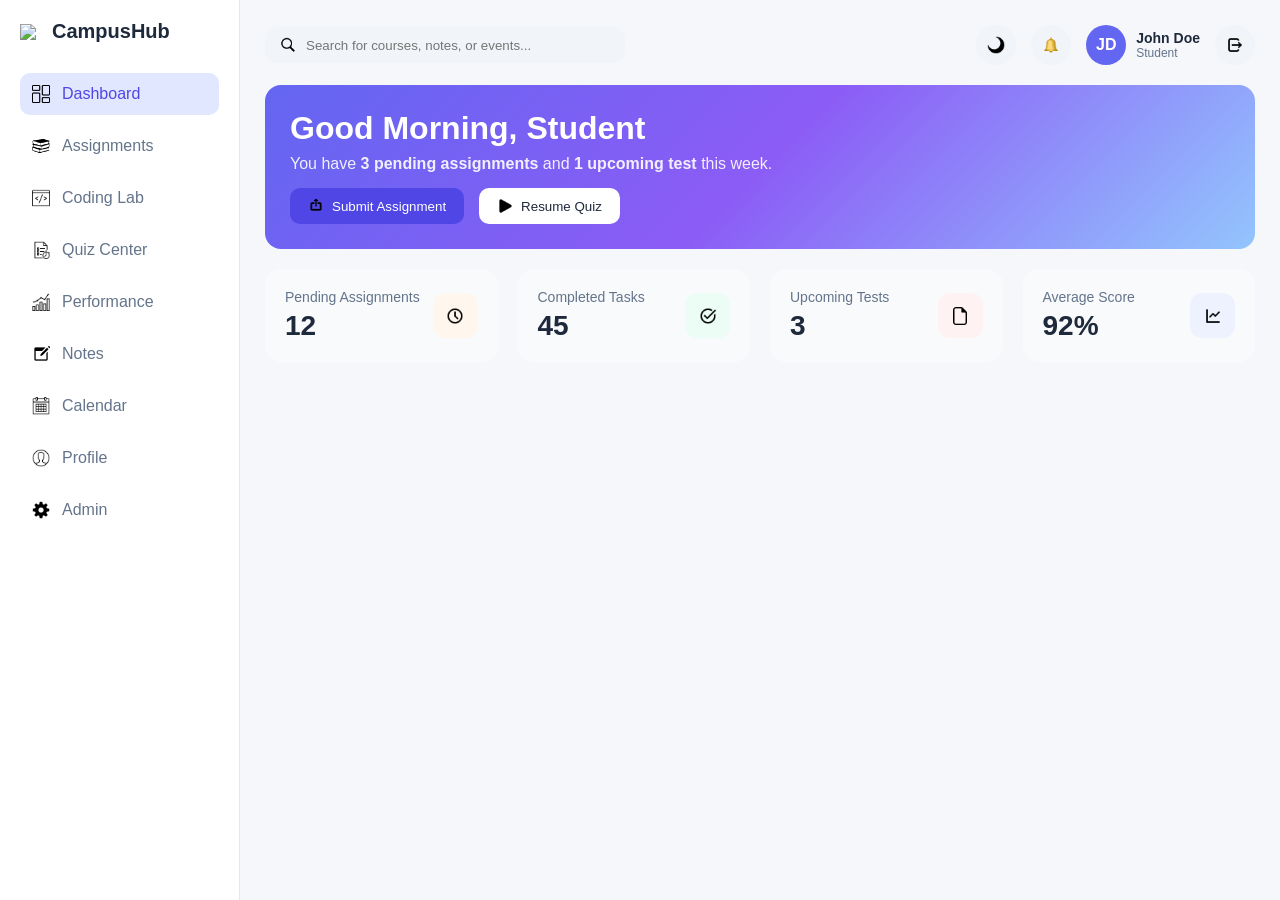
==== INDEX.HTML @ 3633612f "basic ui" ====
<!DOCTYPE html>

<html lang="en">

<head>
    <meta charset="UTF-8">
    <meta name="viewport" content="width=device-width, initial-scale=1.0">
    <title>CampusHub Dashboard</title>

    <link rel="stylesheet" href="style.css">
</head>

<body>

    <!-- Sidebar -->

    <div class="sidebar">


        <div class="logo">
            <img src="icons/logo.png" class="logo-icon">
            <span>CampusHub</span>
        </div>

        <div class="menu">

            <div class="menu-item active">
                <img src="icons/dashboard.png">
                <span>Dashboard</span>
            </div>

            <div class="menu-item">
                <img src="icons/book.png">
                <span>Assignments</span>
            </div>

            <div class="menu-item">
                <img src="icons/code.png">
                <span>Coding Lab</span>
            </div>

            <div class="menu-item">
                <img src="icons/quiz.png">
                <span>Quiz Center</span>
            </div>

            <div class="menu-item">
                <img src="icons/chart.png">
                <span>Performance</span>
            </div>

            <div class="menu-item">
                <img src="icons/notes.png">
                <span>Notes</span>
            </div>

            <div class="menu-item">
                <img src="icons/calendar.png">
                <span>Calendar</span>
            </div>

            <div class="menu-item">
                <img src="icons/user.png">
                <span>Profile</span>
            </div>

            <div class="menu-item">
                <img src="icons/settings.png">
                <span>Admin</span>
            </div>

        </div>


    </div>

    <!-- Main -->

    <div class="main">


        <!-- Navbar -->
        <div class="navbar">

            <div class="search">
                <img src="icons/search.png">
                <input type="text" placeholder="Search for courses, notes, or events...">
            </div>

            <div class="nav-right">

                <div class="icon-btn">
                    <img src="icons/moon.png">
                </div>

                <div class="icon-btn">
                    <img src="icons/bell.png">
                </div>

                <div class="profile">
                    <div class="avatar">JD</div>
                    <div>
                        <h4>John Doe</h4>
                        <p>Student</p>
                    </div>
                </div>

                <div class="icon-btn">
                    <img src="icons/logout.png">
                </div>

            </div>

        </div>

        <!-- Welcome -->
        <div class="welcome">

            <h1>Good Morning, Student</h1>
            <p>You have <b>3 pending assignments</b> and <b>1 upcoming test</b> this week.</p>

            <div class="welcome-buttons">

                <button class="primary">
                    <img src="icons/upload.png">
                    Submit Assignment
                </button>

                <button class="secondary">
                    <img src="icons/play.png">
                    Resume Quiz
                </button>

            </div>

        </div>

        <!-- Cards -->
        <div class="cards">

            <div class="card">
                <div>
                    <p>Pending Assignments</p>
                    <h2>12</h2>
                </div>
                <div class="icon orange">
                    <img src="icons/time.png">
                </div>
            </div>

            <div class="card">
                <div>
                    <p>Completed Tasks</p>
                    <h2>45</h2>
                </div>
                <div class="icon green">
                    <img src="icons/check.png">
                </div>
            </div>

            <div class="card">
                <div>
                    <p>Upcoming Tests</p>
                    <h2>3</h2>
                </div>
                <div class="icon red">
                    <img src="icons/file.png">
                </div>
            </div>

            <div class="card">
                <div>
                    <p>Average Score</p>
                    <h2>92%</h2>
                </div>
                <div class="icon purple">
                    <img src="icons/graph.png">
                </div>
            </div>

        </div>


    </div>

</body>

</html>
---- style.css ----
/* Reset */

* {
    margin: 0;
    padding: 0;
    box-sizing: border-box;
    font-family: Arial, sans-serif;
}

/* Body */
body {
    display: flex;
    background: #f5f7fb;
    color: #1e293b;
}

/* Sidebar */
.sidebar {
    width: 240px;
    height: 100vh;
    background: white;
    padding: 20px;
    border-right: 1px solid #e5e7eb;
}

.logo {
    display: flex;
    align-items: center;
    gap: 8px;
    font-size: 20px;
    font-weight: bold;
    margin-bottom: 30px;
}

.logo-icon {
    width: 24px;
}

/* Menu */
.menu {
    display: flex;
    flex-direction: column;
    gap: 10px;
}

.menu-item {
    display: flex;
    align-items: center;
    gap: 12px;
    padding: 12px;
    border-radius: 10px;
    cursor: pointer;
    color: #64748b;
    transition: 0.2s;
}

.menu-item img {
    width: 18px;
}

.menu-item:hover {
    background: #f1f5f9;
}

.menu-item.active {
    background: #e0e7ff;
    color: #4f46e5;
    font-weight: 500;
}

/* Main */
.main {
    flex: 1;
    padding: 25px;
}

/* Navbar */
.navbar {
    display: flex;
    justify-content: space-between;
    align-items: center;
    margin-bottom: 20px;
}

/* Search */
.search {
    display: flex;
    align-items: center;
    gap: 10px;
    background: #f1f5f9;
    padding: 10px 15px;
    border-radius: 12px;
    width: 360px;
}

.search img {
    width: 16px;
}

.search input {
    border: none;
    outline: none;
    background: transparent;
    width: 100%;
}

/* Right navbar */
.nav-right {
    display: flex;
    align-items: center;
    gap: 15px;
}

.icon-btn {
    width: 40px;
    height: 40px;
    border-radius: 50%;
    background: #f1f5f9;
    display: flex;
    align-items: center;
    justify-content: center;
    cursor: pointer;
}

.icon-btn img {
    width: 18px;
}

/* Profile */
.profile {
    display: flex;
    align-items: center;
    gap: 10px;
}

.avatar {
    width: 40px;
    height: 40px;
    border-radius: 50%;
    background: #6366f1;
    color: white;
    display: flex;
    align-items: center;
    justify-content: center;
    font-weight: bold;
}

.profile h4 {
    font-size: 14px;
}

.profile p {
    font-size: 12px;
    color: #64748b;
}

/* Welcome */
.welcome {
    background: linear-gradient(135deg, #6366f1, #8b5cf6, #93c5fd);
    padding: 25px;
    border-radius: 16px;
    color: white;
    margin-bottom: 20px;
}

.welcome h1 {
    margin-bottom: 8px;
}

.welcome p {
    opacity: 0.9;
}

/* Buttons */
.welcome-buttons {
    margin-top: 15px;
    display: flex;
    gap: 15px;
}

button {
    display: flex;
    align-items: center;
    gap: 8px;
    padding: 10px 18px;
    border-radius: 10px;
    border: none;
    cursor: pointer;
}

button img {
    width: 16px;
}

.primary {
    background: #4f46e5;
    color: white;
}

.secondary {
    background: white;
    color: #1e293b;
}

/* Cards */
.cards {
    display: grid;
    grid-template-columns: repeat(4, 1fr);
    gap: 20px;
}

/* Card */
.card {
    background: #f8fafc;
    padding: 20px;
    border-radius: 16px;
    display: flex;
    justify-content: space-between;
    align-items: center;
}

.card p {
    font-size: 14px;
    color: #64748b;
}

.card h2 {
    font-size: 28px;
    margin-top: 5px;
}

/* Icon Box */
.icon {
    width: 45px;
    height: 45px;
    border-radius: 12px;
    display: flex;
    align-items: center;
    justify-content: center;
}

.icon img {
    width: 18px;
}

/* Colors */
.orange {
    background: #fff7ed;
}

.green {
    background: #ecfdf5;
}

.red {
    background: #fef2f2;
}

.purple {
    background: #eef2ff;
}
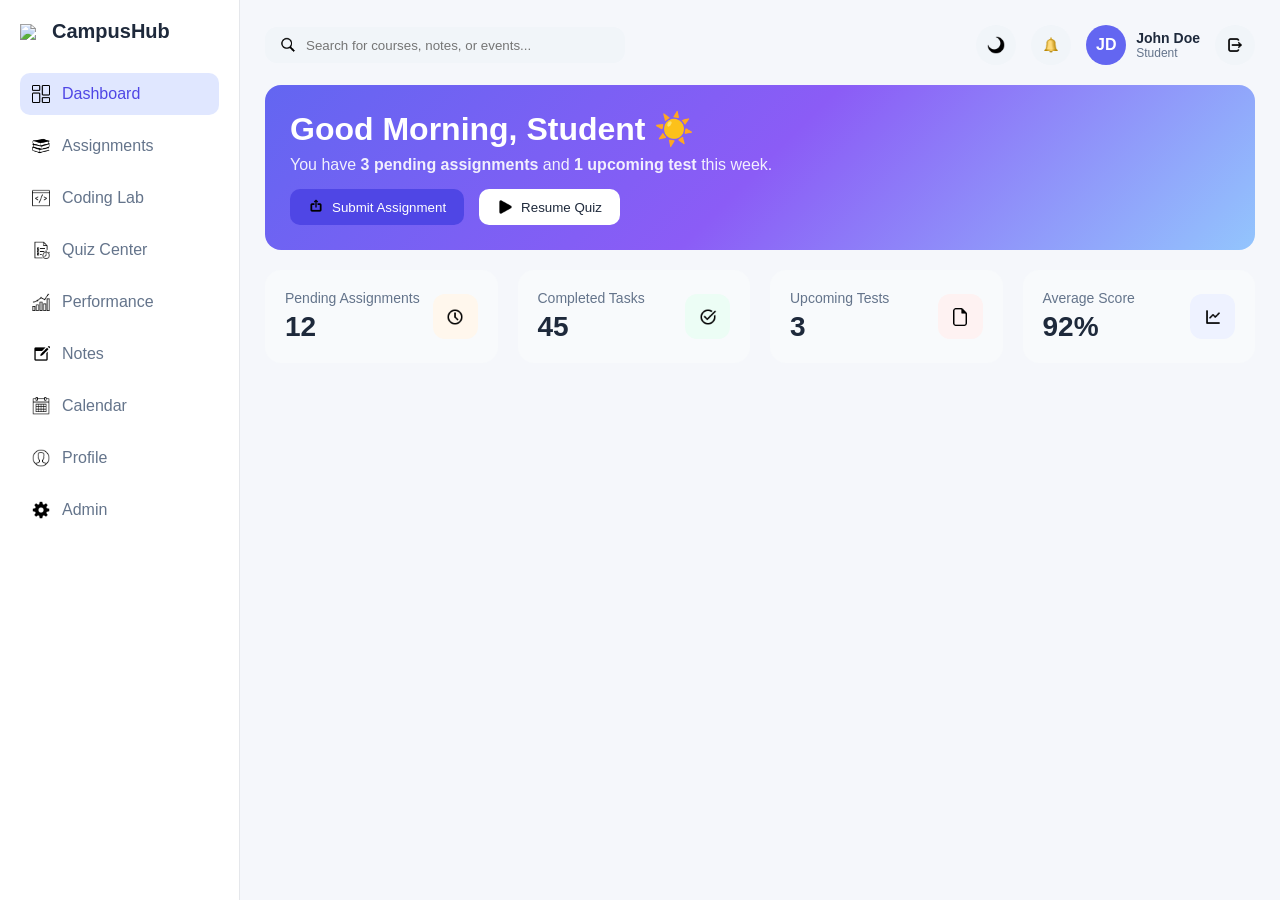
==== commit 4bd72d0b: "attach js with html" ====
--- a/INDEX.HTML
+++ b/INDEX.HTML
@@ -182,6 +182,7 @@
 
 
     </div>
+    <script src="script.js"></script>
 
 </body>
 
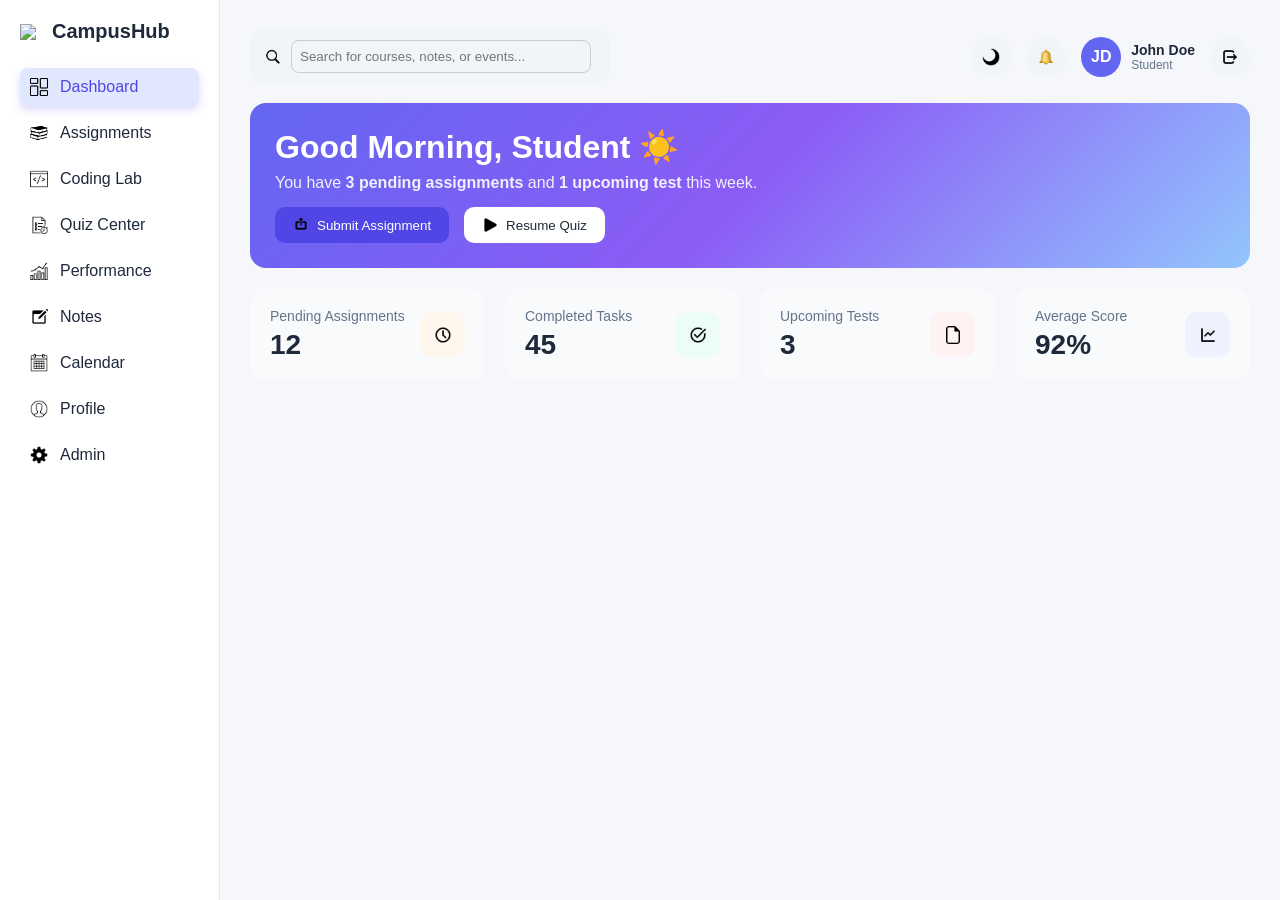
==== commit c94aa747: "updated pages" ====
--- a/INDEX.HTML
+++ b/INDEX.HTML
@@ -6,16 +6,14 @@
     <meta charset="UTF-8">
     <meta name="viewport" content="width=device-width, initial-scale=1.0">
     <title>CampusHub Dashboard</title>
-
     <link rel="stylesheet" href="style.css">
 </head>
 
 <body>
 
+
     <!-- Sidebar -->
-
     <div class="sidebar">
-
 
         <div class="logo">
             <img src="icons/logo.png" class="logo-icon">
@@ -24,60 +22,57 @@
 
         <div class="menu">
 
-            <div class="menu-item active">
+            <a href="index.html" class="menu-item active">
                 <img src="icons/dashboard.png">
                 <span>Dashboard</span>
-            </div>
+            </a>
 
-            <div class="menu-item">
+            <a href="assignment.html" class="menu-item">
                 <img src="icons/book.png">
                 <span>Assignments</span>
-            </div>
+            </a>
 
-            <div class="menu-item">
+            <a href="coding.html" class="menu-item">
                 <img src="icons/code.png">
                 <span>Coding Lab</span>
-            </div>
+            </a>
 
-            <div class="menu-item">
+            <a href="#" class="menu-item">
                 <img src="icons/quiz.png">
                 <span>Quiz Center</span>
-            </div>
+            </a>
 
-            <div class="menu-item">
+            <a href="#" class="menu-item">
                 <img src="icons/chart.png">
                 <span>Performance</span>
-            </div>
+            </a>
 
-            <div class="menu-item">
+            <a href="#" class="menu-item">
                 <img src="icons/notes.png">
                 <span>Notes</span>
-            </div>
+            </a>
 
-            <div class="menu-item">
+            <a href="#" class="menu-item">
                 <img src="icons/calendar.png">
                 <span>Calendar</span>
-            </div>
+            </a>
 
-            <div class="menu-item">
+            <a href="#" class="menu-item">
                 <img src="icons/user.png">
                 <span>Profile</span>
-            </div>
+            </a>
 
-            <div class="menu-item">
+            <a href="#" class="menu-item">
                 <img src="icons/settings.png">
                 <span>Admin</span>
-            </div>
+            </a>
 
         </div>
-
 
     </div>
 
     <!-- Main -->
-
     <div class="main">
-
 
         <!-- Navbar -->
         <div class="navbar">
@@ -113,76 +108,78 @@
 
         </div>
 
-        <!-- Welcome -->
-        <div class="welcome">
+        <!-- Content Wrapper -->
+        <div class="content">
 
-            <h1>Good Morning, Student</h1>
-            <p>You have <b>3 pending assignments</b> and <b>1 upcoming test</b> this week.</p>
+            <!-- Welcome -->
+            <div class="welcome">
+                <h1>Good Morning, Student</h1>
+                <p>You have <b>3 pending assignments</b> and <b>1 upcoming test</b> this week.</p>
 
-            <div class="welcome-buttons">
+                <div class="welcome-buttons">
+                    <button type="button" class="primary">
+                        <img src="icons/upload.png">
+                        Submit Assignment
+                    </button>
 
-                <button class="primary">
-                    <img src="icons/upload.png">
-                    Submit Assignment
-                </button>
+                    <button type="button" class="secondary">
+                        <img src="icons/play.png">
+                        Resume Quiz
+                    </button>
+                </div>
+            </div>
 
-                <button class="secondary">
-                    <img src="icons/play.png">
-                    Resume Quiz
-                </button>
+            <!-- Cards -->
+            <div class="cards">
+
+                <div class="card">
+                    <div>
+                        <p>Pending Assignments</p>
+                        <h2>12</h2>
+                    </div>
+                    <div class="icon orange">
+                        <img src="icons/time.png">
+                    </div>
+                </div>
+
+                <div class="card">
+                    <div>
+                        <p>Completed Tasks</p>
+                        <h2>45</h2>
+                    </div>
+                    <div class="icon green">
+                        <img src="icons/check.png">
+                    </div>
+                </div>
+
+                <div class="card">
+                    <div>
+                        <p>Upcoming Tests</p>
+                        <h2>3</h2>
+                    </div>
+                    <div class="icon red">
+                        <img src="icons/file.png">
+                    </div>
+                </div>
+
+                <div class="card">
+                    <div>
+                        <p>Average Score</p>
+                        <h2>92%</h2>
+                    </div>
+                    <div class="icon purple">
+                        <img src="icons/graph.png">
+                    </div>
+                </div>
 
             </div>
 
         </div>
 
-        <!-- Cards -->
-        <div class="cards">
+    </div>
 
-            <div class="card">
-                <div>
-                    <p>Pending Assignments</p>
-                    <h2>12</h2>
-                </div>
-                <div class="icon orange">
-                    <img src="icons/time.png">
-                </div>
-            </div>
+    <script src="script.js"></script>
 
-            <div class="card">
-                <div>
-                    <p>Completed Tasks</p>
-                    <h2>45</h2>
-                </div>
-                <div class="icon green">
-                    <img src="icons/check.png">
-                </div>
-            </div>
-
-            <div class="card">
-                <div>
-                    <p>Upcoming Tests</p>
-                    <h2>3</h2>
-                </div>
-                <div class="icon red">
-                    <img src="icons/file.png">
-                </div>
-            </div>
-
-            <div class="card">
-                <div>
-                    <p>Average Score</p>
-                    <h2>92%</h2>
-                </div>
-                <div class="icon purple">
-                    <img src="icons/graph.png">
-                </div>
-            </div>
-
-        </div>
-
-
-    </div>
-    <script src="script.js"></script>
 
 </body>
 
--- a/style.css
+++ b/style.css
@@ -43,6 +43,14 @@
     gap: 10px;
 }
 
+.menu a {
+    text-decoration: none;
+    color: inherit;
+    display: flex;
+    align-items: center;
+    gap: 12px;
+}
+
 .menu-item {
     display: flex;
     align-items: center;
@@ -258,4 +266,276 @@
 
 .purple {
     background: #eef2ff;
+}
+
+.dark-mode {
+    background: #0f172a;
+    color: white;
+}
+
+.dark-mode .sidebar {
+    background: #1e293b;
+}
+
+.dark-mode .card {
+    background: #1e293b;
+}
+
+.dark-mode .search {
+    background: #1e293b;
+}
+
+.dark-mode .menu-item {
+    color: #cbd5f5;
+}
+
+/* General */
+body {
+    display: flex;
+    margin: 0;
+    font-family: Arial, sans-serif;
+    background: #f5f7fb;
+}
+
+/* Sidebar */
+.sidebar {
+    width: 220px;
+    height: 100vh;
+    background: white;
+    padding: 20px;
+    border-right: 1px solid #e5e7eb;
+}
+
+.logo {
+    font-size: 20px;
+    font-weight: bold;
+    margin-bottom: 25px;
+}
+
+.menu {
+    display: flex;
+    flex-direction: column;
+    gap: 8px;
+}
+
+.menu-item {
+    padding: 10px;
+    border-radius: 8px;
+    cursor: pointer;
+    color: #64748b;
+}
+
+.menu-item.active {
+    background: #e0e7ff;
+    color: #4f46e5;
+}
+
+/* Main */
+.main {
+    flex: 1;
+    padding: 25px;
+}
+
+/* Navbar */
+.navbar {
+    margin-bottom: 20px;
+}
+
+.search input {
+    width: 300px;
+    padding: 8px;
+    border-radius: 8px;
+    border: 1px solid #ccc;
+}
+
+/* ---------------- ASSIGNMENTS ---------------- */
+
+.assignment-grid {
+    display: grid;
+    grid-template-columns: repeat(3, 1fr);
+    gap: 20px;
+}
+
+.assignment-card {
+    background: white;
+    padding: 20px;
+    border-radius: 14px;
+    transition: 0.2s;
+}
+
+.assignment-card {
+    transform: translateY(-3px);
+}
+
+.assignment-card p {
+    color: #64748b;
+    font-size: 14px;
+}
+
+/* FOOTER */
+.assignment-footer,
+.problem-footer {
+    margin-top: 12px;
+    display: flex;
+    justify-content: space-between;
+    align-items: center;
+}
+
+/* STATUS */
+.status {
+    padding: 4px 10px;
+    border-radius: 6px;
+    font-size: 12px;
+}
+
+.pending {
+    background: #fff7ed;
+    color: #ea580c;
+}
+
+.completed {
+    background: #ecfdf5;
+    color: #16a34a;
+}
+
+/* BUTTONS */
+.btn-primary {
+    background: #4f46e5;
+    color: white;
+    border: none;
+    padding: 7px 14px;
+    border-radius: 8px;
+    cursor: pointer;
+}
+
+.btn-primary {
+    background: #4338ca;
+}
+
+.btn-disabled {
+    background: #d1d5db;
+    color: #6b7280;
+    border: none;
+    padding: 7px 14px;
+    border-radius: 8px;
+    cursor: not-allowed;
+}
+
+/* ---------------- CODING LAB ---------------- */
+
+.problem-list {
+    display: flex;
+    flex-direction: column;
+    gap: 15px;
+}
+
+.problem-card {
+    background: white;
+    padding: 20px;
+    border-radius: 14px;
+    transition: 0.2s;
+}
+
+.problem-card {
+    transform: translateY(-3px);
+}
+
+.problem-card p {
+    color: #64748b;
+    font-size: 14px;
+}
+
+/* DIFFICULTY */
+.difficulty {
+    padding: 4px 10px;
+    border-radius: 6px;
+    font-size: 12px;
+}
+
+.easy {
+    background: #ecfdf5;
+    color: #16a34a;
+}
+
+.medium {
+    background: #fef9c3;
+    color: #ca8a04;
+}
+
+.hard {
+    background: #fef2f2;
+    color: #dc2626;
+}
+
+/* ---------------- CARD IMPROVEMENTS ---------------- */
+
+.assignment-card,
+.problem-card {
+    box-shadow: 0 4px 12px rgba(0, 0, 0, 0.05);
+    transition: all 0.25s ease;
+}
+
+.assignment-card:hover,
+.problem-card:hover {
+    transform: translateY(-5px);
+    box-shadow: 0 10px 25px rgba(0, 0, 0, 0.08);
+}
+
+/* ---------------- BUTTON IMPROVEMENTS ---------------- */
+
+.btn-primary {
+    transition: all 0.2s ease;
+}
+
+.btn-primary:hover {
+    transform: scale(1.05);
+    background: #4338ca;
+}
+
+/* ---------------- SIDEBAR IMPROVEMENTS ---------------- */
+
+.menu-item {
+    transition: all 0.2s ease;
+}
+
+.menu-item:hover {
+    padding-left: 16px;
+}
+
+.menu-item.active {
+    box-shadow: 0 4px 10px rgba(79, 70, 229, 0.2);
+}
+
+/* ---------------- TAGS IMPROVEMENTS ---------------- */
+
+.status,
+.difficulty {
+    font-weight: 500;
+}
+
+/* ---------------- PAGE SPACING ---------------- */
+
+.main {
+    padding: 30px;
+}
+
+.page-title {
+    margin-bottom: 25px;
+}
+
+/* ---------------- SEARCH IMPROVEMENT ---------------- */
+
+.search input {
+    transition: 0.2s;
+}
+
+.search input:focus {
+    border: 1px solid #4f46e5;
+    background: white;
+}
+
+/* ---------------- SMOOTH UI ---------------- */
+
+body {
+    transition: background 0.3s ease;
 }
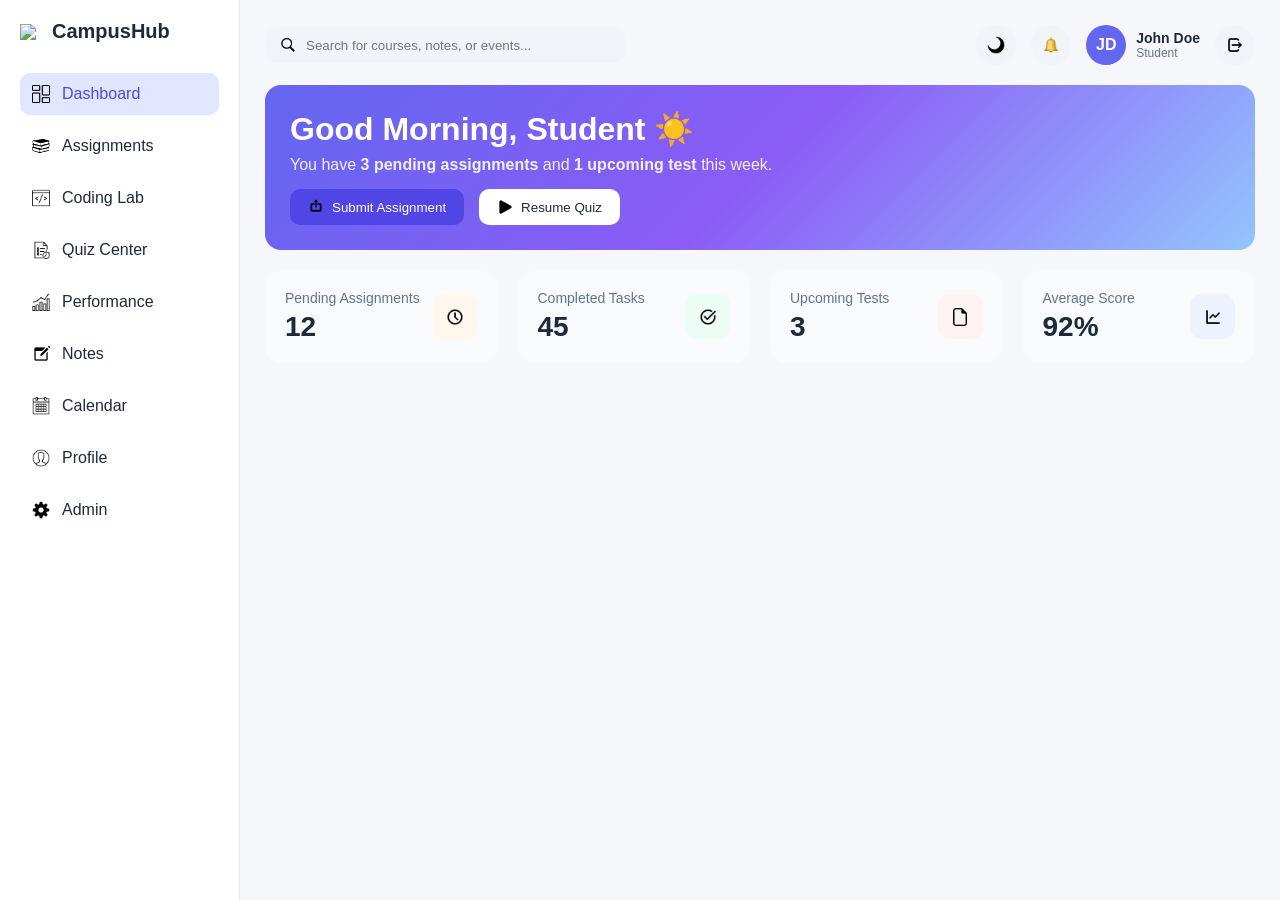
==== commit 43a56f80: "minor changes and charts added" ====
--- a/INDEX.HTML
+++ b/INDEX.HTML
@@ -174,10 +174,8 @@
 
             </div>
 
-        </div>
 
     </div>
-
     <script src="script.js"></script>
 
 
--- a/style.css
+++ b/style.css
@@ -267,7 +267,6 @@
 .purple {
     background: #eef2ff;
 }
-
 .dark-mode {
     background: #0f172a;
     color: white;
@@ -287,255 +286,4 @@
 
 .dark-mode .menu-item {
     color: #cbd5f5;
-}
-
-/* General */
-body {
-    display: flex;
-    margin: 0;
-    font-family: Arial, sans-serif;
-    background: #f5f7fb;
-}
-
-/* Sidebar */
-.sidebar {
-    width: 220px;
-    height: 100vh;
-    background: white;
-    padding: 20px;
-    border-right: 1px solid #e5e7eb;
-}
-
-.logo {
-    font-size: 20px;
-    font-weight: bold;
-    margin-bottom: 25px;
-}
-
-.menu {
-    display: flex;
-    flex-direction: column;
-    gap: 8px;
-}
-
-.menu-item {
-    padding: 10px;
-    border-radius: 8px;
-    cursor: pointer;
-    color: #64748b;
-}
-
-.menu-item.active {
-    background: #e0e7ff;
-    color: #4f46e5;
-}
-
-/* Main */
-.main {
-    flex: 1;
-    padding: 25px;
-}
-
-/* Navbar */
-.navbar {
-    margin-bottom: 20px;
-}
-
-.search input {
-    width: 300px;
-    padding: 8px;
-    border-radius: 8px;
-    border: 1px solid #ccc;
-}
-
-/* ---------------- ASSIGNMENTS ---------------- */
-
-.assignment-grid {
-    display: grid;
-    grid-template-columns: repeat(3, 1fr);
-    gap: 20px;
-}
-
-.assignment-card {
-    background: white;
-    padding: 20px;
-    border-radius: 14px;
-    transition: 0.2s;
-}
-
-.assignment-card {
-    transform: translateY(-3px);
-}
-
-.assignment-card p {
-    color: #64748b;
-    font-size: 14px;
-}
-
-/* FOOTER */
-.assignment-footer,
-.problem-footer {
-    margin-top: 12px;
-    display: flex;
-    justify-content: space-between;
-    align-items: center;
-}
-
-/* STATUS */
-.status {
-    padding: 4px 10px;
-    border-radius: 6px;
-    font-size: 12px;
-}
-
-.pending {
-    background: #fff7ed;
-    color: #ea580c;
-}
-
-.completed {
-    background: #ecfdf5;
-    color: #16a34a;
-}
-
-/* BUTTONS */
-.btn-primary {
-    background: #4f46e5;
-    color: white;
-    border: none;
-    padding: 7px 14px;
-    border-radius: 8px;
-    cursor: pointer;
-}
-
-.btn-primary {
-    background: #4338ca;
-}
-
-.btn-disabled {
-    background: #d1d5db;
-    color: #6b7280;
-    border: none;
-    padding: 7px 14px;
-    border-radius: 8px;
-    cursor: not-allowed;
-}
-
-/* ---------------- CODING LAB ---------------- */
-
-.problem-list {
-    display: flex;
-    flex-direction: column;
-    gap: 15px;
-}
-
-.problem-card {
-    background: white;
-    padding: 20px;
-    border-radius: 14px;
-    transition: 0.2s;
-}
-
-.problem-card {
-    transform: translateY(-3px);
-}
-
-.problem-card p {
-    color: #64748b;
-    font-size: 14px;
-}
-
-/* DIFFICULTY */
-.difficulty {
-    padding: 4px 10px;
-    border-radius: 6px;
-    font-size: 12px;
-}
-
-.easy {
-    background: #ecfdf5;
-    color: #16a34a;
-}
-
-.medium {
-    background: #fef9c3;
-    color: #ca8a04;
-}
-
-.hard {
-    background: #fef2f2;
-    color: #dc2626;
-}
-
-/* ---------------- CARD IMPROVEMENTS ---------------- */
-
-.assignment-card,
-.problem-card {
-    box-shadow: 0 4px 12px rgba(0, 0, 0, 0.05);
-    transition: all 0.25s ease;
-}
-
-.assignment-card:hover,
-.problem-card:hover {
-    transform: translateY(-5px);
-    box-shadow: 0 10px 25px rgba(0, 0, 0, 0.08);
-}
-
-/* ---------------- BUTTON IMPROVEMENTS ---------------- */
-
-.btn-primary {
-    transition: all 0.2s ease;
-}
-
-.btn-primary:hover {
-    transform: scale(1.05);
-    background: #4338ca;
-}
-
-/* ---------------- SIDEBAR IMPROVEMENTS ---------------- */
-
-.menu-item {
-    transition: all 0.2s ease;
-}
-
-.menu-item:hover {
-    padding-left: 16px;
-}
-
-.menu-item.active {
-    box-shadow: 0 4px 10px rgba(79, 70, 229, 0.2);
-}
-
-/* ---------------- TAGS IMPROVEMENTS ---------------- */
-
-.status,
-.difficulty {
-    font-weight: 500;
-}
-
-/* ---------------- PAGE SPACING ---------------- */
-
-.main {
-    padding: 30px;
-}
-
-.page-title {
-    margin-bottom: 25px;
-}
-
-/* ---------------- SEARCH IMPROVEMENT ---------------- */
-
-.search input {
-    transition: 0.2s;
-}
-
-.search input:focus {
-    border: 1px solid #4f46e5;
-    background: white;
-}
-
-/* ---------------- SMOOTH UI ---------------- */
-
-body {
-    transition: background 0.3s ease;
 }
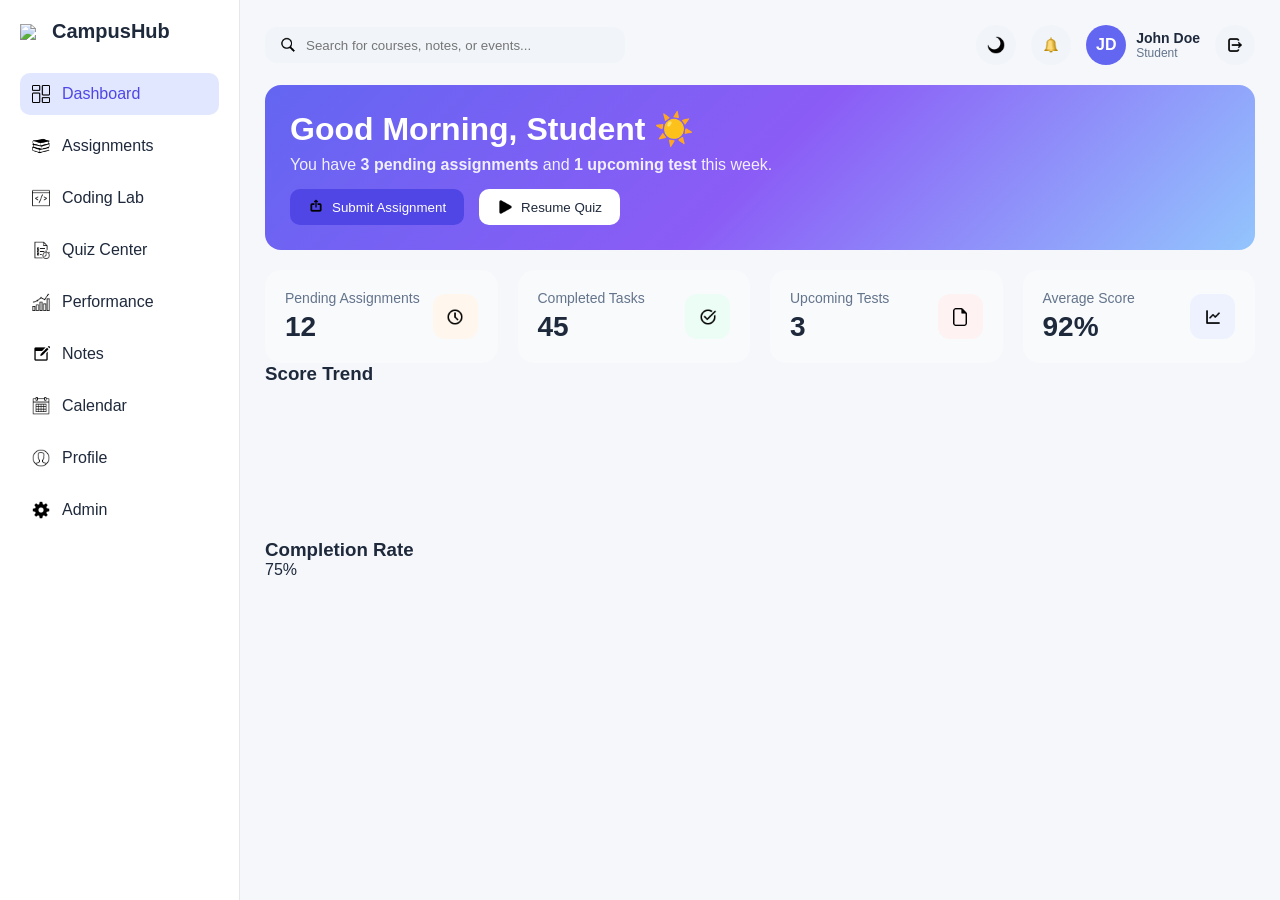
==== commit 7fa6e17a: "changes" ====
--- a/INDEX.HTML
+++ b/INDEX.HTML
@@ -174,9 +174,28 @@
 
             </div>
 
-
-    </div>
-    <script src="script.js"></script>
+            <div class="bottom-section">
+
+                <!-- Score Trend -->
+                <div class="chart-container">
+                    <h3>Score Trend</h3>
+                    <canvas id="scoreChart"></canvas>
+                </div>
+
+                <!-- Completion Rate -->
+                <div class="completion-card">
+                    <h3>Completion Rate</h3>
+                    <div class="circle">
+                        <span id="percent">75%</span>
+                    </div>
+                </div>
+
+            </div>
+
+
+        </div>
+
+        <script src="script.js"></script>
 
 
 </body>
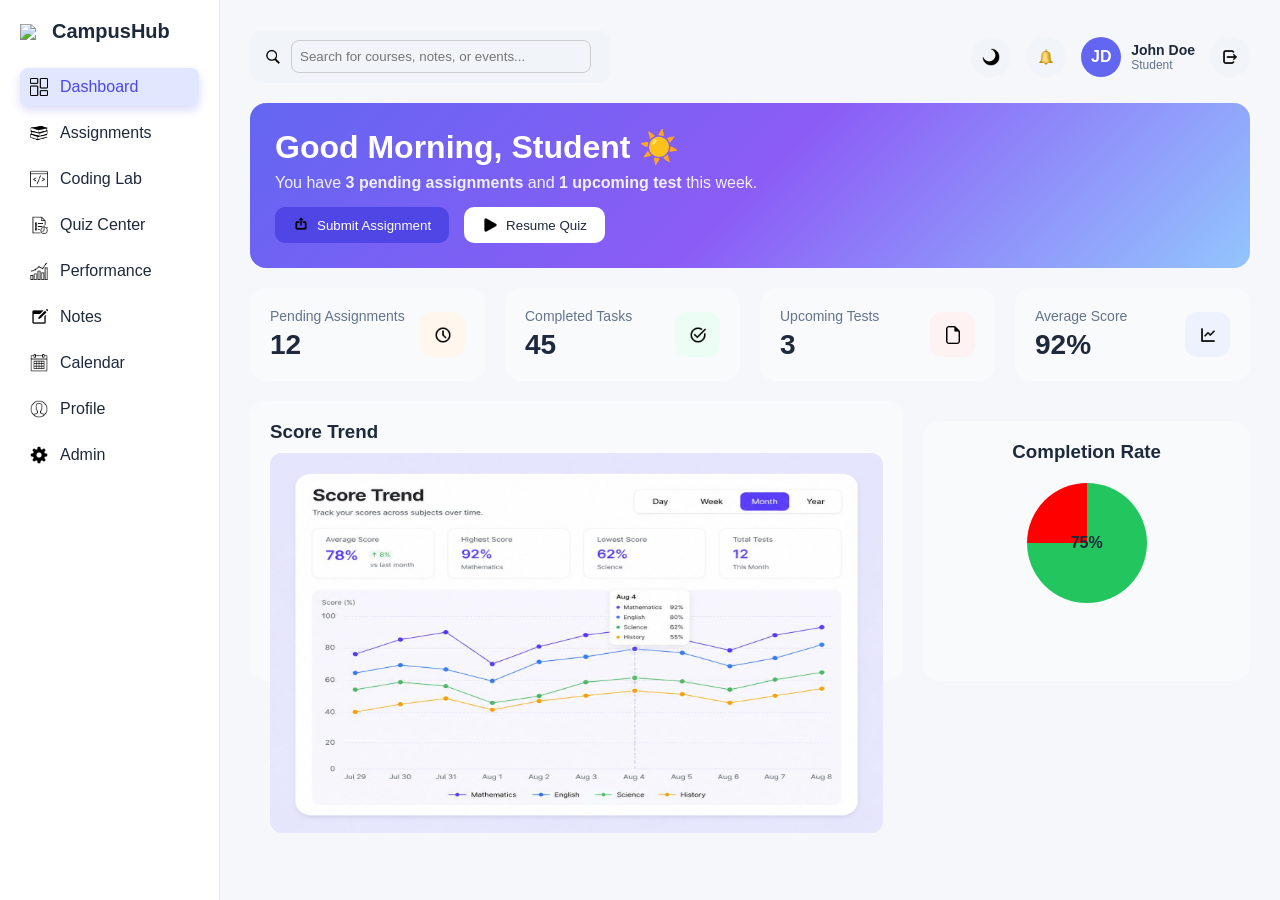
==== commit 361e2f67: "chart image insert" ====
--- a/INDEX.HTML
+++ b/INDEX.HTML
@@ -179,7 +179,7 @@
                 <!-- Score Trend -->
                 <div class="chart-container">
                     <h3>Score Trend</h3>
-                    <canvas id="scoreChart"></canvas>
+                    <img src="icons/score-trend.png" class="chart-img">
                 </div>
 
                 <!-- Completion Rate -->
--- a/style.css
+++ b/style.css
@@ -286,4 +286,585 @@
 
 .dark-mode .menu-item {
     color: #cbd5f5;
+}
+
+/* Reset */
+
+* {
+    margin: 0;
+    padding: 0;
+    box-sizing: border-box;
+    font-family: Arial, sans-serif;
+}
+
+/* Body */
+body {
+    display: flex;
+    background: #f5f7fb;
+    color: #1e293b;
+}
+
+/* Sidebar */
+.sidebar {
+    width: 240px;
+    height: 100vh;
+    background: white;
+    padding: 20px;
+    border-right: 1px solid #e5e7eb;
+}
+
+.logo {
+    display: flex;
+    align-items: center;
+    gap: 8px;
+    font-size: 20px;
+    font-weight: bold;
+    margin-bottom: 30px;
+}
+
+.logo-icon {
+    width: 24px;
+}
+
+/* Menu */
+.menu {
+    display: flex;
+    flex-direction: column;
+    gap: 10px;
+}
+
+.menu a {
+    text-decoration: none;
+    color: inherit;
+    display: flex;
+    align-items: center;
+    gap: 12px;
+}
+
+.menu-item {
+    display: flex;
+    align-items: center;
+    gap: 12px;
+    padding: 12px;
+    border-radius: 10px;
+    cursor: pointer;
+    color: #64748b;
+    transition: 0.2s;
+}
+
+.menu-item img {
+    width: 18px;
+}
+
+.menu-item:hover {
+    background: #f1f5f9;
+}
+
+.menu-item.active {
+    background: #e0e7ff;
+    color: #4f46e5;
+    font-weight: 500;
+}
+
+/* Main */
+.main {
+    flex: 1;
+    padding: 25px;
+}
+
+/* Navbar */
+.navbar {
+    display: flex;
+    justify-content: space-between;
+    align-items: center;
+    margin-bottom: 20px;
+}
+
+/* Search */
+.search {
+    display: flex;
+    align-items: center;
+    gap: 10px;
+    background: #f1f5f9;
+    padding: 10px 15px;
+    border-radius: 12px;
+    width: 360px;
+}
+
+.search img {
+    width: 16px;
+}
+
+.search input {
+    border: none;
+    outline: none;
+    background: transparent;
+    width: 100%;
+}
+
+/* Right navbar */
+.nav-right {
+    display: flex;
+    align-items: center;
+    gap: 15px;
+}
+
+.icon-btn {
+    width: 40px;
+    height: 40px;
+    border-radius: 50%;
+    background: #f1f5f9;
+    display: flex;
+    align-items: center;
+    justify-content: center;
+    cursor: pointer;
+}
+
+.icon-btn img {
+    width: 18px;
+}
+
+/* Profile */
+.profile {
+    display: flex;
+    align-items: center;
+    gap: 10px;
+}
+
+.avatar {
+    width: 40px;
+    height: 40px;
+    border-radius: 50%;
+    background: #6366f1;
+    color: white;
+    display: flex;
+    align-items: center;
+    justify-content: center;
+    font-weight: bold;
+}
+
+.profile h4 {
+    font-size: 14px;
+}
+
+.profile p {
+    font-size: 12px;
+    color: #64748b;
+}
+
+/* Welcome */
+.welcome {
+    background: linear-gradient(135deg, #6366f1, #8b5cf6, #93c5fd);
+    padding: 25px;
+    border-radius: 16px;
+    color: white;
+    margin-bottom: 20px;
+}
+
+.welcome h1 {
+    margin-bottom: 8px;
+}
+
+.welcome p {
+    opacity: 0.9;
+}
+
+/* Buttons */
+.welcome-buttons {
+    margin-top: 15px;
+    display: flex;
+    gap: 15px;
+}
+
+button {
+    display: flex;
+    align-items: center;
+    gap: 8px;
+    padding: 10px 18px;
+    border-radius: 10px;
+    border: none;
+    cursor: pointer;
+}
+
+button img {
+    width: 16px;
+}
+
+.primary {
+    background: #4f46e5;
+    color: white;
+}
+
+.secondary {
+    background: white;
+    color: #1e293b;
+}
+
+/* Cards */
+.cards {
+    display: grid;
+    grid-template-columns: repeat(4, 1fr);
+    gap: 20px;
+}
+
+/* Card */
+.card {
+    background: #f8fafc;
+    padding: 20px;
+    border-radius: 16px;
+    display: flex;
+    justify-content: space-between;
+    align-items: center;
+}
+
+.card p {
+    font-size: 14px;
+    color: #64748b;
+}
+
+.card h2 {
+    font-size: 28px;
+    margin-top: 5px;
+}
+
+/* Icon Box */
+.icon {
+    width: 45px;
+    height: 45px;
+    border-radius: 12px;
+    display: flex;
+    align-items: center;
+    justify-content: center;
+}
+
+.icon img {
+    width: 18px;
+}
+
+/* Colors */
+.orange {
+    background: #fff7ed;
+}
+
+.green {
+    background: #ecfdf5;
+}
+
+.red {
+    background: #fef2f2;
+}
+
+.purple {
+    background: #eef2ff;
+}
+
+.dark-mode {
+    background: #0f172a;
+    color: white;
+}
+
+.dark-mode .sidebar {
+    background: #1e293b;
+}
+
+.dark-mode .card {
+    background: #1e293b;
+}
+
+.dark-mode .search {
+    background: #1e293b;
+}
+
+.dark-mode .menu-item {
+    color: #cbd5f5;
+}
+
+/* General */
+body {
+    display: flex;
+    margin: 0;
+    font-family: Arial, sans-serif;
+    background: #f5f7fb;
+}
+
+/* Sidebar */
+.sidebar {
+    width: 220px;
+    height: 100vh;
+    background: white;
+    padding: 20px;
+    border-right: 1px solid #e5e7eb;
+}
+
+.logo {
+    font-size: 20px;
+    font-weight: bold;
+    margin-bottom: 25px;
+}
+
+.menu {
+    display: flex;
+    flex-direction: column;
+    gap: 8px;
+}
+
+.menu-item {
+    padding: 10px;
+    border-radius: 8px;
+    cursor: pointer;
+    color: #64748b;
+}
+
+.menu-item.active {
+    background: #e0e7ff;
+    color: #4f46e5;
+}
+
+/* Main */
+.main {
+    flex: 1;
+    padding: 25px;
+}
+
+/* Navbar */
+.navbar {
+    margin-bottom: 20px;
+}
+
+.search input {
+    width: 300px;
+    padding: 8px;
+    border-radius: 8px;
+    border: 1px solid #ccc;
+}
+
+/* ---------------- ASSIGNMENTS ---------------- */
+
+.assignment-grid {
+    display: grid;
+    grid-template-columns: repeat(3, 1fr);
+    gap: 20px;
+}
+
+.assignment-card {
+    background: white;
+    padding: 20px;
+    border-radius: 14px;
+    transition: 0.2s;
+}
+
+.assignment-card {
+    transform: translateY(-3px);
+}
+
+.assignment-card p {
+    color: #64748b;
+    font-size: 14px;
+}
+
+/* FOOTER */
+.assignment-footer,
+.problem-footer {
+    margin-top: 12px;
+    display: flex;
+    justify-content: space-between;
+    align-items: center;
+}
+
+/* STATUS */
+.status {
+    padding: 4px 10px;
+    border-radius: 6px;
+    font-size: 12px;
+}
+
+.pending {
+    background: #fff7ed;
+    color: #ea580c;
+}
+
+.completed {
+    background: #ecfdf5;
+    color: #16a34a;
+}
+
+/* BUTTONS */
+.btn-primary {
+    background: #4f46e5;
+    color: white;
+    border: none;
+    padding: 7px 14px;
+    border-radius: 8px;
+    cursor: pointer;
+}
+
+.btn-primary {
+    background: #4338ca;
+}
+
+.btn-disabled {
+    background: #d1d5db;
+    color: #6b7280;
+    border: none;
+    padding: 7px 14px;
+    border-radius: 8px;
+    cursor: not-allowed;
+}
+
+/* ---------------- CODING LAB ---------------- */
+
+.problem-list {
+    display: flex;
+    flex-direction: column;
+    gap: 15px;
+}
+
+.problem-card {
+    background: white;
+    padding: 20px;
+    border-radius: 14px;
+    transition: 0.2s;
+}
+
+.problem-card {
+    transform: translateY(-3px);
+}
+
+.problem-card p {
+    color: #64748b;
+    font-size: 14px;
+}
+
+/* DIFFICULTY */
+.difficulty {
+    padding: 4px 10px;
+    border-radius: 6px;
+    font-size: 12px;
+}
+
+.easy {
+    background: #ecfdf5;
+    color: #16a34a;
+}
+
+.medium {
+    background: #fef9c3;
+    color: #ca8a04;
+}
+
+.hard {
+    background: #fef2f2;
+    color: #dc2626;
+}
+
+/* ---------------- CARD IMPROVEMENTS ---------------- */
+
+.assignment-card,
+.problem-card {
+    box-shadow: 0 4px 12px rgba(0, 0, 0, 0.05);
+    transition: all 0.25s ease;
+}
+
+.assignment-card:hover,
+.problem-card:hover {
+    transform: translateY(-5px);
+    box-shadow: 0 10px 25px rgba(0, 0, 0, 0.08);
+}
+
+/* ---------------- BUTTON IMPROVEMENTS ---------------- */
+
+.btn-primary {
+    transition: all 0.2s ease;
+}
+
+.btn-primary:hover {
+    transform: scale(1.05);
+    background: #4338ca;
+}
+
+/* ---------------- SIDEBAR IMPROVEMENTS ---------------- */
+
+.menu-item {
+    transition: all 0.2s ease;
+}
+
+.menu-item:hover {
+    padding-left: 16px;
+}
+
+.menu-item.active {
+    box-shadow: 0 4px 10px rgba(79, 70, 229, 0.2);
+}
+
+/* ---------------- TAGS IMPROVEMENTS ---------------- */
+
+.status,
+.difficulty {
+    font-weight: 500;
+}
+
+/* ---------------- PAGE SPACING ---------------- */
+
+.main {
+    padding: 30px;
+}
+
+.page-title {
+    margin-bottom: 25px;
+}
+
+/* ---------------- SEARCH IMPROVEMENT ---------------- */
+
+.search input {
+    transition: 0.2s;
+}
+
+.search input:focus {
+    border: 1px solid #4f46e5;
+    background: white;
+}
+
+/* ---------------- SMOOTH UI ---------------- */
+
+body {
+    transition: background 0.3s ease;
+}
+
+.bottom-section {
+    display: grid;
+    grid-template-columns: 2fr 1fr;
+    gap: 20px;
+    margin-top: 20px;
+}
+.completion-card {
+    background: #f8fafc;
+    padding: 20px;
+    border-radius: 16px;
+    margin-top: 20px;
+    text-align: center;
+}
+
+.circle {
+    width: 120px;
+    height: 120px;
+    border-radius: 50%;
+    background: conic-gradient(#22c55e 75%, #f00 0%);
+    display: flex;
+    align-items: center;
+    justify-content: center;
+    margin: 20px auto;
+    font-weight: bold;
+}
+.chart-container {
+    background: #f8fafc;
+    padding: 20px;
+    border-radius: 16px;
+    height: 280px; 
+}
+
+.chart-img {
+    width: 100%;
+    max-height: 380px; 
+    border-radius: 12px;
+    margin-top: 10px;
 }
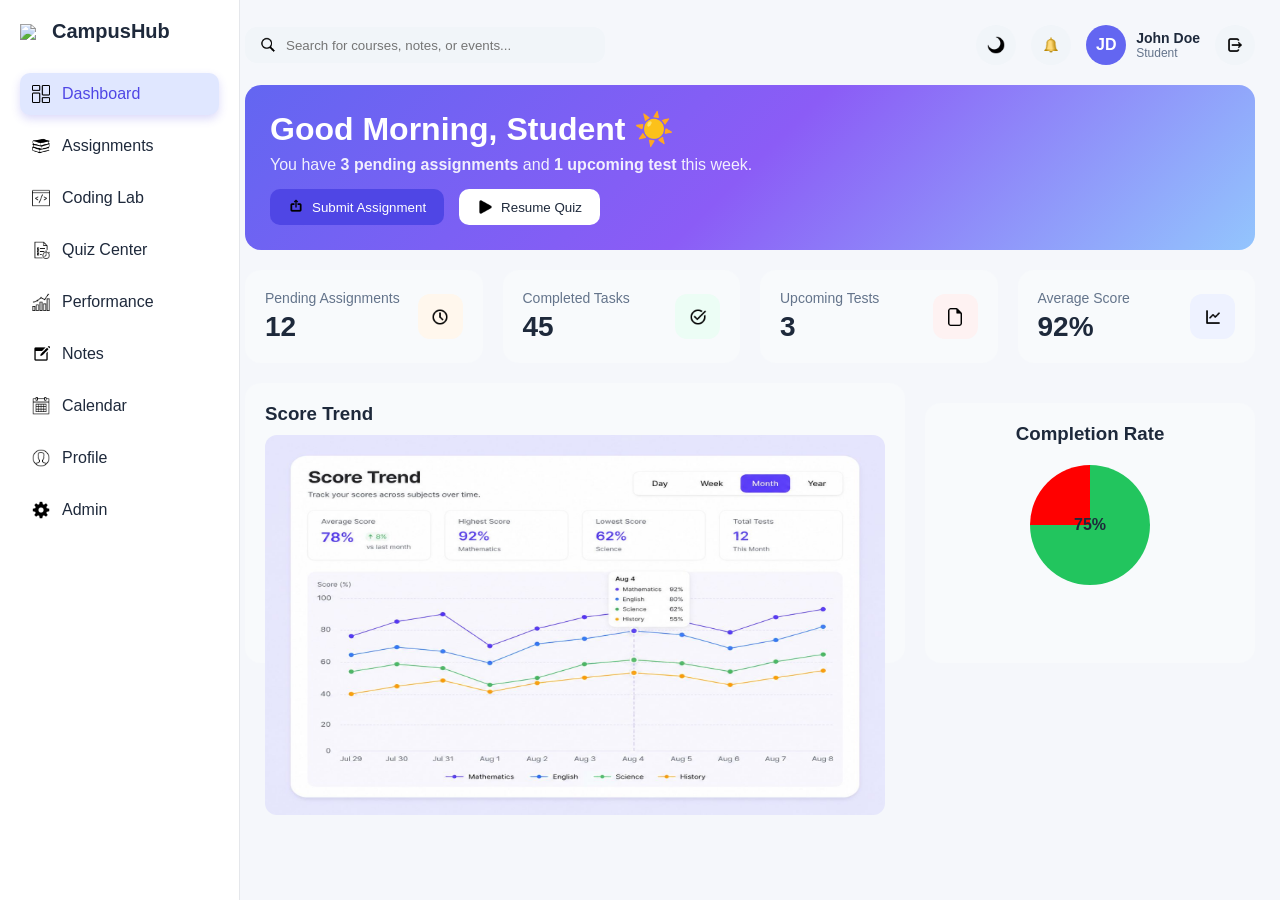
==== commit 13cea998: "updated pages" ====
--- a/INDEX.HTML
+++ b/INDEX.HTML
@@ -20,6 +20,7 @@
             <span>CampusHub</span>
         </div>
 
+
         <div class="menu">
 
             <a href="index.html" class="menu-item active">
@@ -108,7 +109,7 @@
 
         </div>
 
-        <!-- Content Wrapper -->
+        <!-- Content -->
         <div class="content">
 
             <!-- Welcome -->
@@ -117,7 +118,9 @@
                 <p>You have <b>3 pending assignments</b> and <b>1 upcoming test</b> this week.</p>
 
                 <div class="welcome-buttons">
-                    <button type="button" class="primary">
+
+                    <!-- ✅ FIXED BUTTON -->
+                    <button type="button" class="primary" onclick="location.href='assignment.html'">
                         <img src="icons/upload.png">
                         Submit Assignment
                     </button>
@@ -126,6 +129,7 @@
                         <img src="icons/play.png">
                         Resume Quiz
                     </button>
+
                 </div>
             </div>
 
--- a/style.css
+++ b/style.css
@@ -1,3 +1,293 @@
+/* Reset */
+* {
+    margin: 0;
+    padding: 0;
+    box-sizing: border-box;
+    font-family: Arial, sans-serif;
+}
+
+/* Body */
+body {
+    display: flex;
+    background: #f5f7fb;
+    color: #1e293b;
+    transition: background 0.3s ease;
+}
+
+/* Sidebar */
+.sidebar {
+    width: 220px;
+    height: 100vh;
+    background: white;
+    padding: 20px;
+    border-right: 1px solid #e5e7eb;
+    position: fixed;
+    z-index: 10;
+}
+
+.logo {
+    display: flex;
+    align-items: center;
+    gap: 8px;
+    font-size: 20px;
+    font-weight: bold;
+    margin-bottom: 30px;
+}
+
+.logo-icon {
+    width: 24px;
+}
+
+/* Menu */
+.menu {
+    display: flex;
+    flex-direction: column;
+    gap: 8px;
+}
+
+.menu a {
+    text-decoration: none;
+    color: inherit;
+}
+
+.menu-item {
+    display: flex;
+    align-items: center;
+    gap: 12px;
+    padding: 10px 12px;
+    border-radius: 8px;
+    cursor: pointer;
+    color: #64748b;
+    transition: all 0.2s ease;
+}
+
+.menu-item img {
+    width: 18px;
+}
+
+.menu-item:hover {
+    background: #f1f5f9;
+    padding-left: 16px;
+}
+
+.menu-item.active {
+    background: #e0e7ff;
+    color: #4f46e5;
+    font-weight: 500;
+    box-shadow: 0 4px 10px rgba(79, 70, 229, 0.2);
+}
+
+/* Main */
+.main {
+    flex: 1;
+    padding: 30px;
+    margin-left: 220px;
+}
+
+/* Navbar */
+.navbar {
+    display: flex;
+    justify-content: space-between;
+    align-items: center;
+    margin-bottom: 20px;
+}
+
+/* Search */
+.search {
+    display: flex;
+    align-items: center;
+    gap: 10px;
+    background: #f1f5f9;
+    padding: 10px 15px;
+    border-radius: 12px;
+    width: 360px;
+}
+
+.search img {
+    width: 16px;
+}
+
+.search input {
+    border: none;
+    outline: none;
+    background: transparent;
+    width: 100%;
+}
+
+/* Right navbar */
+.nav-right {
+    display: flex;
+    align-items: center;
+    gap: 15px;
+}
+
+.icon-btn {
+    width: 40px;
+    height: 40px;
+    border-radius: 50%;
+    background: #f1f5f9;
+    display: flex;
+    align-items: center;
+    justify-content: center;
+    cursor: pointer;
+}
+
+.icon-btn img {
+    width: 18px;
+}
+
+/* Profile */
+.profile {
+    display: flex;
+    align-items: center;
+    gap: 10px;
+}
+
+.avatar {
+    width: 40px;
+    height: 40px;
+    border-radius: 50%;
+    background: #6366f1;
+    color: white;
+    display: flex;
+    align-items: center;
+    justify-content: center;
+    font-weight: bold;
+}
+
+.profile h4 {
+    font-size: 14px;
+}
+
+.profile p {
+    font-size: 12px;
+    color: #64748b;
+}
+
+/* Welcome */
+.welcome {
+    background: linear-gradient(135deg, #6366f1, #8b5cf6, #93c5fd);
+    padding: 25px;
+    border-radius: 16px;
+    color: white;
+    margin-bottom: 20px;
+}
+
+.welcome h1 {
+    margin-bottom: 8px;
+}
+
+.welcome p {
+    opacity: 0.9;
+}
+
+/* Buttons */
+.welcome-buttons {
+    margin-top: 15px;
+    display: flex;
+    gap: 15px;
+}
+
+button {
+    display: flex;
+    align-items: center;
+    gap: 8px;
+    padding: 10px 18px;
+    border-radius: 10px;
+    border: none;
+    cursor: pointer;
+}
+
+button img {
+    width: 16px;
+}
+
+.primary {
+    background: #4f46e5;
+    color: white;
+}
+
+.secondary {
+    background: white;
+    color: #1e293b;
+}
+
+/* Cards */
+.cards {
+    display: grid;
+    grid-template-columns: repeat(4, 1fr);
+    gap: 20px;
+}
+
+.card {
+    background: #f8fafc;
+    padding: 20px;
+    border-radius: 16px;
+    display: flex;
+    justify-content: space-between;
+    align-items: center;
+}
+
+.card p {
+    font-size: 14px;
+    color: #64748b;
+}
+
+.card h2 {
+    font-size: 28px;
+    margin-top: 5px;
+}
+
+/* Icon Box */
+.icon {
+    width: 45px;
+    height: 45px;
+    border-radius: 12px;
+    display: flex;
+    align-items: center;
+    justify-content: center;
+}
+
+.icon img {
+    width: 18px;
+}
+
+.orange {
+    background: #fff7ed;
+}
+
+.green {
+    background: #ecfdf5;
+}
+
+.red {
+    background: #fef2f2;
+}
+
+.purple {
+    background: #eef2ff;
+}
+.dark-mode {
+    background: #0f172a;
+    color: white;
+}
+
+.dark-mode .sidebar {
+    background: #1e293b;
+}
+
+.dark-mode .card {
+    background: #1e293b;
+}
+
+.dark-mode .search {
+    background: #1e293b;
+}
+
+.dark-mode .menu-item {
+    color: #cbd5f5;
+}
+
 /* Reset */
 
 * {
@@ -267,6 +557,8 @@
 .purple {
     background: #eef2ff;
 }
+
+/* Dark Mode */
 .dark-mode {
     background: #0f172a;
     color: white;
@@ -285,357 +577,25 @@
 }
 
 .dark-mode .menu-item {
-    color: #cbd5f5;
-}
-
-/* Reset */
-
-* {
-    margin: 0;
-    padding: 0;
-    box-sizing: border-box;
-    font-family: Arial, sans-serif;
-}
-
-/* Body */
-body {
-    display: flex;
-    background: #f5f7fb;
-    color: #1e293b;
-}
-
-/* Sidebar */
-.sidebar {
-    width: 240px;
-    height: 100vh;
-    background: white;
-    padding: 20px;
-    border-right: 1px solid #e5e7eb;
-}
-
-.logo {
-    display: flex;
-    align-items: center;
-    gap: 8px;
-    font-size: 20px;
-    font-weight: bold;
-    margin-bottom: 30px;
-}
-
-.logo-icon {
-    width: 24px;
-}
-
-/* Menu */
-.menu {
-    display: flex;
-    flex-direction: column;
-    gap: 10px;
-}
-
-.menu a {
-    text-decoration: none;
-    color: inherit;
-    display: flex;
-    align-items: center;
-    gap: 12px;
-}
-
-.menu-item {
-    display: flex;
-    align-items: center;
-    gap: 12px;
-    padding: 12px;
-    border-radius: 10px;
-    cursor: pointer;
-    color: #64748b;
-    transition: 0.2s;
-}
-
-.menu-item img {
-    width: 18px;
-}
-
-.menu-item:hover {
-    background: #f1f5f9;
-}
-
-.menu-item.active {
-    background: #e0e7ff;
-    color: #4f46e5;
-    font-weight: 500;
-}
-
-/* Main */
-.main {
-    flex: 1;
-    padding: 25px;
-}
-
-/* Navbar */
-.navbar {
-    display: flex;
-    justify-content: space-between;
-    align-items: center;
-    margin-bottom: 20px;
-}
-
-/* Search */
-.search {
-    display: flex;
-    align-items: center;
-    gap: 10px;
-    background: #f1f5f9;
-    padding: 10px 15px;
-    border-radius: 12px;
-    width: 360px;
-}
-
-.search img {
-    width: 16px;
-}
-
-.search input {
-    border: none;
-    outline: none;
-    background: transparent;
-    width: 100%;
-}
-
-/* Right navbar */
-.nav-right {
-    display: flex;
-    align-items: center;
-    gap: 15px;
-}
-
-.icon-btn {
-    width: 40px;
-    height: 40px;
-    border-radius: 50%;
-    background: #f1f5f9;
-    display: flex;
-    align-items: center;
-    justify-content: center;
-    cursor: pointer;
-}
-
-.icon-btn img {
-    width: 18px;
-}
-
-/* Profile */
-.profile {
-    display: flex;
-    align-items: center;
-    gap: 10px;
-}
-
-.avatar {
-    width: 40px;
-    height: 40px;
-    border-radius: 50%;
-    background: #6366f1;
-    color: white;
-    display: flex;
-    align-items: center;
-    justify-content: center;
-    font-weight: bold;
-}
-
-.profile h4 {
-    font-size: 14px;
-}
-
-.profile p {
-    font-size: 12px;
-    color: #64748b;
-}
-
-/* Welcome */
-.welcome {
-    background: linear-gradient(135deg, #6366f1, #8b5cf6, #93c5fd);
-    padding: 25px;
-    border-radius: 16px;
-    color: white;
-    margin-bottom: 20px;
-}
-
-.welcome h1 {
-    margin-bottom: 8px;
-}
-
-.welcome p {
-    opacity: 0.9;
-}
-
-/* Buttons */
-.welcome-buttons {
-    margin-top: 15px;
-    display: flex;
-    gap: 15px;
-}
-
-button {
-    display: flex;
-    align-items: center;
-    gap: 8px;
-    padding: 10px 18px;
-    border-radius: 10px;
-    border: none;
-    cursor: pointer;
-}
-
-button img {
-    width: 16px;
-}
-
-.primary {
-    background: #4f46e5;
-    color: white;
-}
-
-.secondary {
-    background: white;
-    color: #1e293b;
-}
-
-/* Cards */
-.cards {
-    display: grid;
-    grid-template-columns: repeat(4, 1fr);
-    gap: 20px;
-}
-
-/* Card */
-.card {
-    background: #f8fafc;
-    padding: 20px;
-    border-radius: 16px;
-    display: flex;
-    justify-content: space-between;
-    align-items: center;
-}
-
-.card p {
-    font-size: 14px;
-    color: #64748b;
-}
-
-.card h2 {
-    font-size: 28px;
-    margin-top: 5px;
-}
-
-/* Icon Box */
-.icon {
-    width: 45px;
-    height: 45px;
-    border-radius: 12px;
-    display: flex;
-    align-items: center;
-    justify-content: center;
-}
-
-.icon img {
-    width: 18px;
-}
-
-/* Colors */
-.orange {
-    background: #fff7ed;
-}
-
-.green {
-    background: #ecfdf5;
-}
-
-.red {
-    background: #fef2f2;
-}
-
-.purple {
-    background: #eef2ff;
-}
-
-.dark-mode {
-    background: #0f172a;
-    color: white;
-}
-
-.dark-mode .sidebar {
+    color: #cbd5e1;
+}
+
+.dark-mode .assignment-card,
+.dark-mode .problem-card {
     background: #1e293b;
 }
 
-.dark-mode .card {
+.dark-mode .form-card {
     background: #1e293b;
 }
 
-.dark-mode .search {
-    background: #1e293b;
-}
-
-.dark-mode .menu-item {
-    color: #cbd5f5;
-}
-
-/* General */
-body {
-    display: flex;
-    margin: 0;
-    font-family: Arial, sans-serif;
-    background: #f5f7fb;
-}
-
-/* Sidebar */
-.sidebar {
-    width: 220px;
-    height: 100vh;
-    background: white;
-    padding: 20px;
-    border-right: 1px solid #e5e7eb;
-}
-
-.logo {
-    font-size: 20px;
-    font-weight: bold;
+.dark-mode .navbar {
+    color: white;
+}
+
+/* Page title */
+.page-title {
     margin-bottom: 25px;
-}
-
-.menu {
-    display: flex;
-    flex-direction: column;
-    gap: 8px;
-}
-
-.menu-item {
-    padding: 10px;
-    border-radius: 8px;
-    cursor: pointer;
-    color: #64748b;
-}
-
-.menu-item.active {
-    background: #e0e7ff;
-    color: #4f46e5;
-}
-
-/* Main */
-.main {
-    flex: 1;
-    padding: 25px;
-}
-
-/* Navbar */
-.navbar {
-    margin-bottom: 20px;
-}
-
-.search input {
-    width: 300px;
-    padding: 8px;
-    border-radius: 8px;
-    border: 1px solid #ccc;
 }
 
 /* ---------------- ASSIGNMENTS ---------------- */
@@ -650,11 +610,13 @@
     background: white;
     padding: 20px;
     border-radius: 14px;
-    transition: 0.2s;
-}
-
-.assignment-card {
-    transform: translateY(-3px);
+    box-shadow: 0 4px 12px rgba(0, 0, 0, 0.05);
+    transition: all 0.25s ease;
+}
+
+.assignment-card:hover {
+    transform: translateY(-5px);
+    box-shadow: 0 10px 25px rgba(0, 0, 0, 0.08);
 }
 
 .assignment-card p {
@@ -662,7 +624,6 @@
     font-size: 14px;
 }
 
-/* FOOTER */
 .assignment-footer,
 .problem-footer {
     margin-top: 12px;
@@ -671,11 +632,11 @@
     align-items: center;
 }
 
-/* STATUS */
 .status {
     padding: 4px 10px;
     border-radius: 6px;
     font-size: 12px;
+    font-weight: 500;
 }
 
 .pending {
@@ -688,7 +649,6 @@
     color: #16a34a;
 }
 
-/* BUTTONS */
 .btn-primary {
     background: #4f46e5;
     color: white;
@@ -696,10 +656,12 @@
     padding: 7px 14px;
     border-radius: 8px;
     cursor: pointer;
-}
-
-.btn-primary {
+    transition: all 0.2s ease;
+}
+
+.btn-primary:hover {
     background: #4338ca;
+    transform: scale(1.05);
 }
 
 .btn-disabled {
@@ -723,11 +685,13 @@
     background: white;
     padding: 20px;
     border-radius: 14px;
-    transition: 0.2s;
-}
-
-.problem-card {
-    transform: translateY(-3px);
+    box-shadow: 0 4px 12px rgba(0, 0, 0, 0.05);
+    transition: all 0.25s ease;
+}
+
+.problem-card:hover {
+    transform: translateY(-5px);
+    box-shadow: 0 10px 25px rgba(0, 0, 0, 0.08);
 }
 
 .problem-card p {
@@ -735,11 +699,11 @@
     font-size: 14px;
 }
 
-/* DIFFICULTY */
 .difficulty {
     padding: 4px 10px;
     border-radius: 6px;
     font-size: 12px;
+    font-weight: 500;
 }
 
 .easy {
@@ -757,73 +721,42 @@
     color: #dc2626;
 }
 
-/* ---------------- CARD IMPROVEMENTS ---------------- */
-
-.assignment-card,
-.problem-card {
+/* ---------------- FORM ---------------- */
+
+.form-card {
+    background: white;
+    padding: 25px;
+    border-radius: 14px;
+    max-width: 500px;
     box-shadow: 0 4px 12px rgba(0, 0, 0, 0.05);
-    transition: all 0.25s ease;
-}
-
-.assignment-card:hover,
-.problem-card:hover {
-    transform: translateY(-5px);
-    box-shadow: 0 10px 25px rgba(0, 0, 0, 0.08);
-}
-
-/* ---------------- BUTTON IMPROVEMENTS ---------------- */
-
-.btn-primary {
-    transition: all 0.2s ease;
-}
-
-.btn-primary:hover {
-    transform: scale(1.05);
-    background: #4338ca;
-}
-
-/* ---------------- SIDEBAR IMPROVEMENTS ---------------- */
-
-.menu-item {
-    transition: all 0.2s ease;
-}
-
-.menu-item:hover {
-    padding-left: 16px;
-}
-
-.menu-item.active {
-    box-shadow: 0 4px 10px rgba(79, 70, 229, 0.2);
-}
-
-/* ---------------- TAGS IMPROVEMENTS ---------------- */
-
-.status,
-.difficulty {
+}
+
+.form-group {
+    margin-bottom: 15px;
+    display: flex;
+    flex-direction: column;
+}
+
+.form-group label {
+    margin-bottom: 5px;
     font-weight: 500;
 }
 
-/* ---------------- PAGE SPACING ---------------- */
-
-.main {
-    padding: 30px;
-}
-
-.page-title {
-    margin-bottom: 25px;
-}
-
-/* ---------------- SEARCH IMPROVEMENT ---------------- */
-
-.search input {
-    transition: 0.2s;
-}
-
-.search input:focus {
+.form-group input,
+.form-group textarea {
+    padding: 10px;
+    border-radius: 8px;
+    border: 1px solid #e5e7eb;
+    outline: none;
+    transition: border 0.2s;
+}
+
+.form-group input:focus,
+.form-group textarea:focus {
     border: 1px solid #4f46e5;
-    background: white;
-}
-
+}
+
+<<<<<<< Updated upstream
 /* ---------------- SMOOTH UI ---------------- */
 
 body {
@@ -867,4 +800,9 @@
     max-height: 380px; 
     border-radius: 12px;
     margin-top: 10px;
+=======
+.form-group textarea {
+    resize: none;
+    height: 100px;
+>>>>>>> Stashed changes
 }
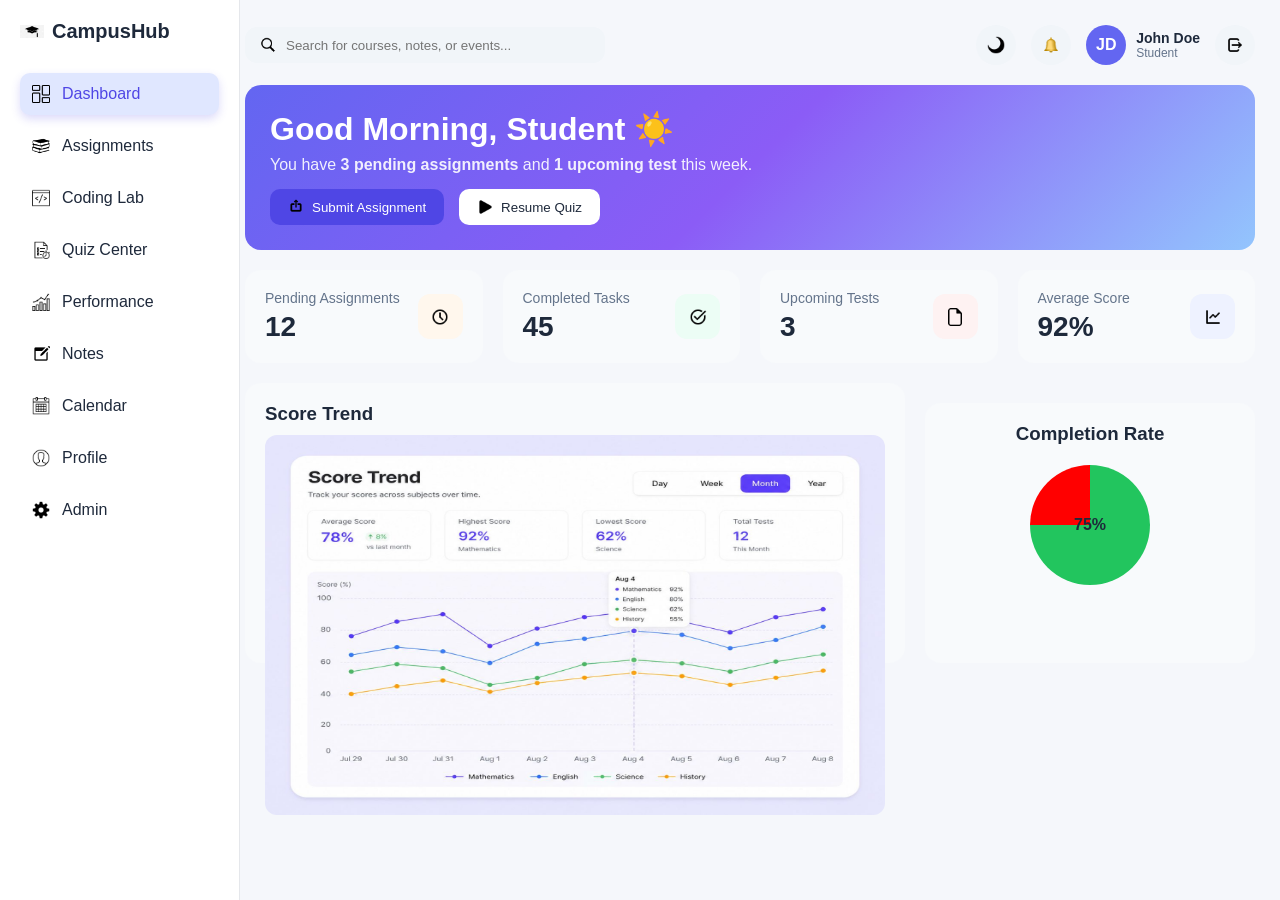
==== commit 27bbbaed: "updated admin portal" ====
--- a/INDEX.HTML
+++ b/INDEX.HTML
@@ -63,7 +63,7 @@
                 <span>Profile</span>
             </a>
 
-            <a href="#" class="menu-item">
+            <a href="admin.html" class="menu-item">
                 <img src="icons/settings.png">
                 <span>Admin</span>
             </a>
--- a/style.css
+++ b/style.css
@@ -65,6 +65,31 @@
     width: 18px;
 }
 
+/* Icon Box behind sidebar icons */
+.icon-box {
+    width: 32px;
+    height: 32px;
+    border-radius: 8px;
+    background: #f1f5f9;
+    display: flex;
+    align-items: center;
+    justify-content: center;
+    flex-shrink: 0;
+    transition: background 0.2s ease;
+}
+
+.menu-item.active .icon-box {
+    background: #c7d2fe;
+}
+
+.menu-item:hover .icon-box {
+    background: #e0e7ff;
+}
+
+.dark-mode .icon-box {
+    background: #334155;
+}
+
 .menu-item:hover {
     background: #f1f5f9;
     padding-left: 16px;
@@ -267,6 +292,7 @@
 .purple {
     background: #eef2ff;
 }
+
 .dark-mode {
     background: #0f172a;
     color: white;
@@ -756,7 +782,6 @@
     border: 1px solid #4f46e5;
 }
 
-<<<<<<< Updated upstream
 /* ---------------- SMOOTH UI ---------------- */
 
 body {
@@ -769,6 +794,7 @@
     gap: 20px;
     margin-top: 20px;
 }
+
 .completion-card {
     background: #f8fafc;
     padding: 20px;
@@ -788,21 +814,22 @@
     margin: 20px auto;
     font-weight: bold;
 }
+
 .chart-container {
     background: #f8fafc;
     padding: 20px;
     border-radius: 16px;
-    height: 280px; 
+    height: 280px;
 }
 
 .chart-img {
     width: 100%;
-    max-height: 380px; 
+    max-height: 380px;
     border-radius: 12px;
     margin-top: 10px;
-=======
+}
+
 .form-group textarea {
     resize: none;
     height: 100px;
->>>>>>> Stashed changes
 }
